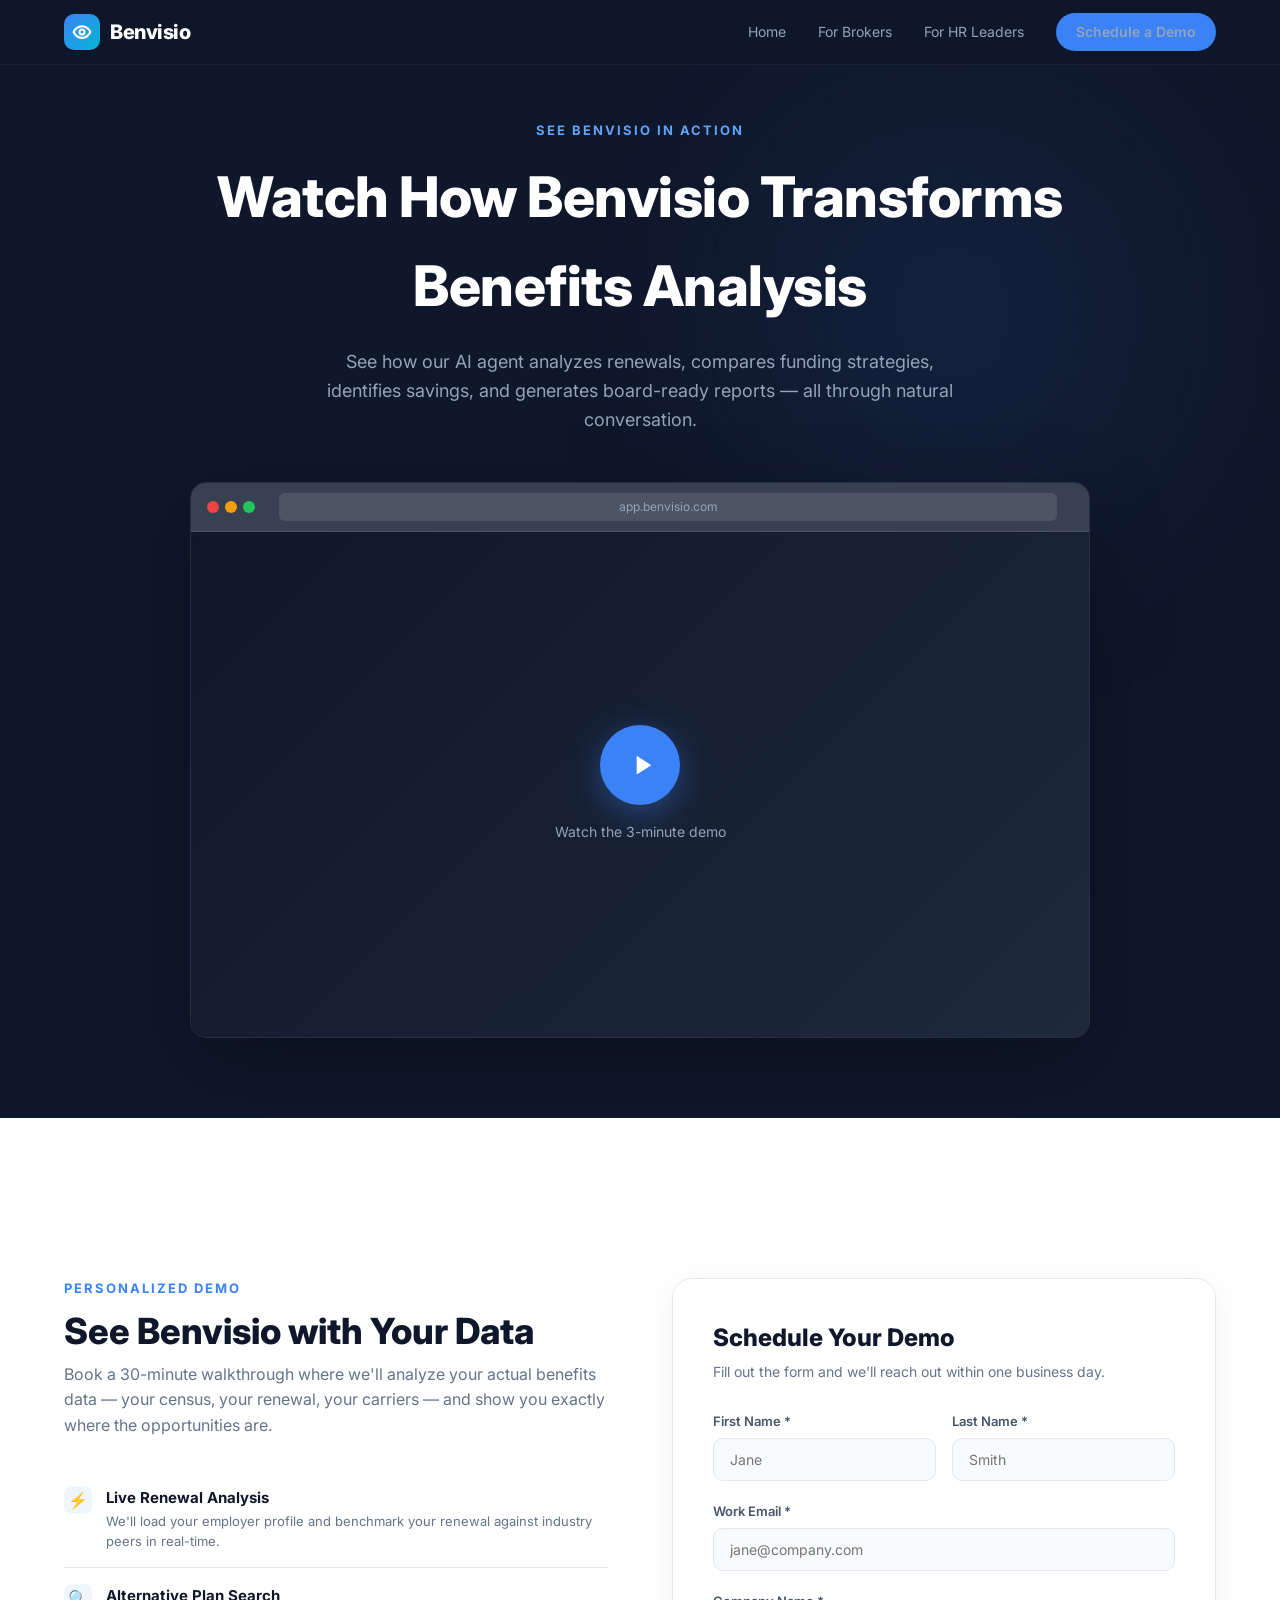
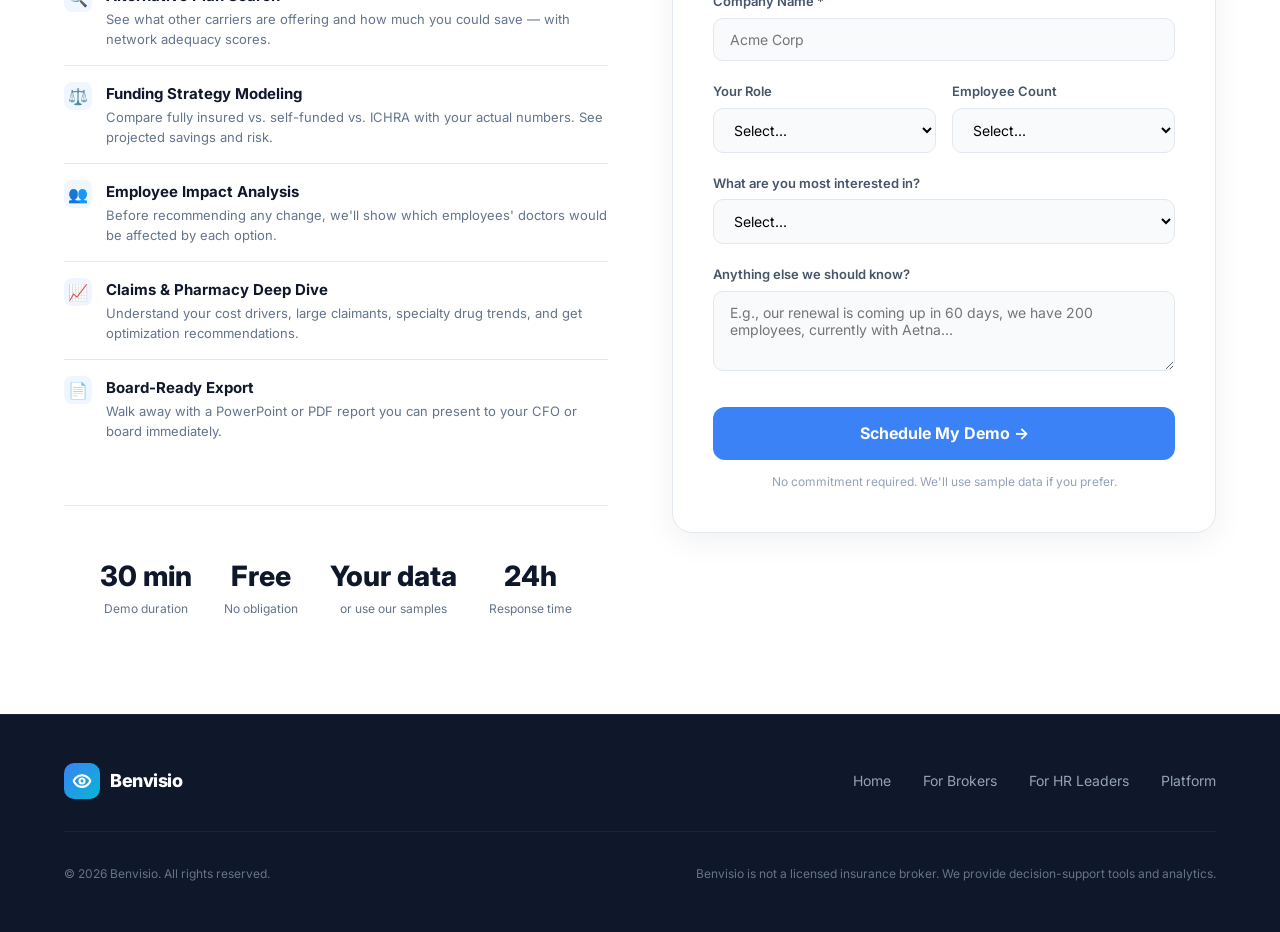
==== demo.html @ 914d97ab "Add demo page with video player and contact form" ====
<!DOCTYPE html>
<html lang="en">
<head>
  <meta charset="UTF-8">
  <meta name="viewport" content="width=device-width, initial-scale=1.0">
  <title>Benvisio — See a Demo</title>
  <meta name="description" content="Watch Benvisio in action and schedule a personalized demo with your own benefits data.">
  <link rel="preconnect" href="https://fonts.googleapis.com">
  <link rel="preconnect" href="https://fonts.gstatic.com" crossorigin>
  <link href="https://fonts.googleapis.com/css2?family=Inter:wght@400;500;600;700;800&display=swap" rel="stylesheet">
  <link rel="stylesheet" href="style.css">
  <style>
    /* Demo page specific styles */
    .demo-hero {
      background: var(--navy);
      padding: 120px 0 80px;
      background-image: radial-gradient(circle, rgba(59,130,246,0.06) 1px, transparent 1px);
      background-size: 32px 32px;
      position: relative;
      overflow: hidden;
    }
    .demo-hero::before {
      content: '';
      position: absolute;
      top: 10%;
      right: 10%;
      width: 400px;
      height: 400px;
      background: rgba(59,130,246,0.1);
      border-radius: 50%;
      filter: blur(120px);
    }

    /* Video container */
    .video-container {
      position: relative;
      max-width: 900px;
      margin: 48px auto 0;
      border-radius: 16px;
      overflow: hidden;
      box-shadow: 0 24px 80px rgba(0,0,0,0.3);
      border: 1px solid rgba(255,255,255,0.1);
    }
    .video-chrome {
      background: #374151;
      padding: 10px 16px;
      display: flex;
      align-items: center;
      gap: 8px;
      border-bottom: 1px solid #4B5563;
    }
    .video-body {
      position: relative;
      background: #000;
      aspect-ratio: 16/9;
    }
    .video-body iframe {
      width: 100%;
      height: 100%;
      border: none;
    }
    .video-placeholder {
      width: 100%;
      height: 100%;
      display: flex;
      flex-direction: column;
      align-items: center;
      justify-content: center;
      background: linear-gradient(135deg, #0F172A, #1E293B);
      cursor: pointer;
      transition: all 0.3s;
    }
    .video-placeholder:hover {
      background: linear-gradient(135deg, #1E293B, #334155);
    }
    .play-btn {
      width: 80px;
      height: 80px;
      border-radius: 50%;
      background: var(--electric);
      display: flex;
      align-items: center;
      justify-content: center;
      margin-bottom: 16px;
      box-shadow: 0 8px 32px rgba(59,130,246,0.4);
      transition: transform 0.2s;
    }
    .video-placeholder:hover .play-btn {
      transform: scale(1.1);
    }
    .play-btn svg {
      width: 32px;
      height: 32px;
      color: white;
      margin-left: 4px;
    }
    .video-placeholder p {
      color: var(--gray-400);
      font-size: 14px;
    }

    /* Two-column layout */
    .demo-grid {
      display: grid;
      grid-template-columns: 1fr 1fr;
      gap: 64px;
      align-items: start;
      margin-top: 64px;
    }
    @media (max-width: 900px) {
      .demo-grid { grid-template-columns: 1fr; gap: 48px; }
    }

    /* What you'll see section */
    .demo-features { list-style: none; padding: 0; }
    .demo-features li {
      display: flex;
      align-items: flex-start;
      gap: 14px;
      padding: 16px 0;
      border-bottom: 1px solid var(--gray-200);
    }
    .demo-features li:last-child { border-bottom: none; }
    .demo-check {
      width: 28px;
      height: 28px;
      border-radius: 8px;
      background: #EFF6FF;
      color: var(--electric);
      display: flex;
      align-items: center;
      justify-content: center;
      font-size: 16px;
      shrink: 0;
      flex-shrink: 0;
    }
    .demo-features h4 {
      font-size: 15px;
      font-weight: 700;
      color: var(--navy);
      margin-bottom: 2px;
    }
    .demo-features p {
      font-size: 13px;
      color: var(--gray-500);
      line-height: 1.5;
    }

    /* Contact form */
    .demo-form-card {
      background: white;
      border-radius: 20px;
      border: 1px solid var(--gray-200);
      padding: 40px;
      box-shadow: 0 8px 32px rgba(0,0,0,0.06);
      position: sticky;
      top: 96px;
    }
    .demo-form-card h3 {
      font-size: 24px;
      font-weight: 800;
      color: var(--navy);
      margin-bottom: 4px;
    }
    .demo-form-card .form-subtitle {
      font-size: 14px;
      color: var(--gray-500);
      margin-bottom: 28px;
    }
    .form-group {
      margin-bottom: 20px;
    }
    .form-group label {
      display: block;
      font-size: 13px;
      font-weight: 600;
      color: var(--gray-600);
      margin-bottom: 6px;
    }
    .form-group input,
    .form-group select,
    .form-group textarea {
      width: 100%;
      padding: 12px 16px;
      border-radius: 10px;
      border: 1px solid var(--gray-200);
      font-size: 14px;
      font-family: inherit;
      outline: none;
      transition: border 0.2s, box-shadow 0.2s;
      background: var(--gray-50);
    }
    .form-group input:focus,
    .form-group select:focus,
    .form-group textarea:focus {
      border-color: var(--electric);
      box-shadow: 0 0 0 3px rgba(59,130,246,0.1);
      background: white;
    }
    .form-group textarea { resize: vertical; min-height: 80px; }
    .form-row {
      display: grid;
      grid-template-columns: 1fr 1fr;
      gap: 16px;
    }
    @media (max-width: 500px) { .form-row { grid-template-columns: 1fr; } }
    .form-submit {
      width: 100%;
      padding: 14px;
      border-radius: 12px;
      background: var(--electric);
      color: white;
      font-size: 16px;
      font-weight: 700;
      border: none;
      cursor: pointer;
      transition: background 0.2s;
      margin-top: 8px;
    }
    .form-submit:hover { background: var(--electric-dark); }
    .form-note {
      text-align: center;
      font-size: 12px;
      color: var(--gray-400);
      margin-top: 12px;
    }

    /* Success state */
    .form-success {
      display: none;
      text-align: center;
      padding: 40px 20px;
    }
    .form-success.show { display: block; }
    .form-success .check-circle {
      width: 64px;
      height: 64px;
      border-radius: 50%;
      background: #DCFCE7;
      color: #16A34A;
      display: flex;
      align-items: center;
      justify-content: center;
      margin: 0 auto 16px;
      font-size: 28px;
    }
    .form-success h3 {
      font-size: 22px;
      font-weight: 800;
      color: var(--navy);
      margin-bottom: 8px;
    }
    .form-success p {
      font-size: 14px;
      color: var(--gray-500);
    }

    /* Trust badges */
    .trust-row {
      display: flex;
      align-items: center;
      justify-content: center;
      gap: 32px;
      flex-wrap: wrap;
      margin-top: 48px;
      padding-top: 48px;
      border-top: 1px solid var(--gray-200);
    }
    .trust-item {
      text-align: center;
    }
    .trust-item .trust-value {
      font-size: 28px;
      font-weight: 800;
      color: var(--navy);
    }
    .trust-item .trust-label {
      font-size: 12px;
      color: var(--gray-500);
    }
  </style>
</head>
<body>

<!-- Navbar (same as main site) -->
<nav class="navbar">
  <div class="container">
    <a href="index.html" class="navbar-brand">
      <div class="navbar-logo">
        <svg xmlns="http://www.w3.org/2000/svg" width="20" height="20" viewBox="0 0 24 24" fill="none" stroke="currentColor" stroke-width="2.5" stroke-linecap="round" stroke-linejoin="round"><path d="M2 12s3-7 10-7 10 7 10 7-3 7-10 7-10-7-10-7Z"/><circle cx="12" cy="12" r="3"/></svg>
      </div>
      <span>Benvisio</span>
    </a>
    <div class="navbar-links">
      <a href="index.html">Home</a>
      <a href="index.html#brokers">For Brokers</a>
      <a href="index.html#hr-leaders">For HR Leaders</a>
      <a href="#schedule" class="navbar-cta">Schedule a Demo</a>
    </div>
  </div>
</nav>

<!-- Hero with video -->
<section class="demo-hero">
  <div class="container text-center" style="position:relative; z-index:2;">
    <p class="section-label" style="color:#60A5FA;">See Benvisio in Action</p>
    <h1 style="font-size:clamp(32px,5vw,56px); font-weight:800; color:white; margin-bottom:16px; letter-spacing:-0.5px;">
      Watch How Benvisio Transforms<br>Benefits Analysis
    </h1>
    <p style="font-size:18px; color:#94A3B8; max-width:640px; margin:0 auto;">
      See how our AI agent analyzes renewals, compares funding strategies, identifies savings, and generates board-ready reports — all through natural conversation.
    </p>

    <div class="video-container">
      <div class="video-chrome">
        <div class="browser-dots"><span></span><span></span><span></span></div>
        <div class="browser-url" style="margin:0 16px; background:#4B5563; border-radius:6px; padding:4px 12px; font-size:12px; color:#94A3B8;">app.benvisio.com</div>
      </div>
      <div class="video-body" id="video-body">
        <!-- Replace YOUTUBE_VIDEO_ID with your actual video ID when ready -->
        <div class="video-placeholder" onclick="loadVideo()">
          <div class="play-btn">
            <svg xmlns="http://www.w3.org/2000/svg" viewBox="0 0 24 24" fill="currentColor"><path d="M8 5.14v14l11-7-11-7z"/></svg>
          </div>
          <p>Watch the 3-minute demo</p>
        </div>
      </div>
    </div>
  </div>
</section>

<!-- Demo details + Contact form -->
<section class="section section-light" id="schedule">
  <div class="container">
    <div class="demo-grid">

      <!-- Left: What you'll see -->
      <div>
        <p class="section-label">Personalized Demo</p>
        <h2 style="font-size:36px; font-weight:800; color:var(--navy); margin-bottom:8px; line-height:1.2;">
          See Benvisio with Your Data
        </h2>
        <p style="font-size:16px; color:var(--gray-500); margin-bottom:32px; line-height:1.6;">
          Book a 30-minute walkthrough where we'll analyze your actual benefits data — your census, your renewal, your carriers — and show you exactly where the opportunities are.
        </p>

        <ul class="demo-features">
          <li>
            <div class="demo-check">&#9889;</div>
            <div>
              <h4>Live Renewal Analysis</h4>
              <p>We'll load your employer profile and benchmark your renewal against industry peers in real-time.</p>
            </div>
          </li>
          <li>
            <div class="demo-check">&#128269;</div>
            <div>
              <h4>Alternative Plan Search</h4>
              <p>See what other carriers are offering and how much you could save — with network adequacy scores.</p>
            </div>
          </li>
          <li>
            <div class="demo-check">&#9878;&#65039;</div>
            <div>
              <h4>Funding Strategy Modeling</h4>
              <p>Compare fully insured vs. self-funded vs. ICHRA with your actual numbers. See projected savings and risk.</p>
            </div>
          </li>
          <li>
            <div class="demo-check">&#128101;</div>
            <div>
              <h4>Employee Impact Analysis</h4>
              <p>Before recommending any change, we'll show which employees' doctors would be affected by each option.</p>
            </div>
          </li>
          <li>
            <div class="demo-check">&#128200;</div>
            <div>
              <h4>Claims & Pharmacy Deep Dive</h4>
              <p>Understand your cost drivers, large claimants, specialty drug trends, and get optimization recommendations.</p>
            </div>
          </li>
          <li>
            <div class="demo-check">&#128196;</div>
            <div>
              <h4>Board-Ready Export</h4>
              <p>Walk away with a PowerPoint or PDF report you can present to your CFO or board immediately.</p>
            </div>
          </li>
        </ul>

        <!-- Trust badges -->
        <div class="trust-row">
          <div class="trust-item">
            <div class="trust-value">30 min</div>
            <div class="trust-label">Demo duration</div>
          </div>
          <div class="trust-item">
            <div class="trust-value">Free</div>
            <div class="trust-label">No obligation</div>
          </div>
          <div class="trust-item">
            <div class="trust-value">Your data</div>
            <div class="trust-label">or use our samples</div>
          </div>
          <div class="trust-item">
            <div class="trust-value">24h</div>
            <div class="trust-label">Response time</div>
          </div>
        </div>
      </div>

      <!-- Right: Contact form -->
      <div>
        <div class="demo-form-card" id="form-card">
          <div id="form-content">
            <h3>Schedule Your Demo</h3>
            <p class="form-subtitle">Fill out the form and we'll reach out within one business day.</p>

            <form id="demo-form" onsubmit="submitForm(event)">
              <div class="form-row">
                <div class="form-group">
                  <label for="firstName">First Name *</label>
                  <input type="text" id="firstName" name="firstName" required placeholder="Jane">
                </div>
                <div class="form-group">
                  <label for="lastName">Last Name *</label>
                  <input type="text" id="lastName" name="lastName" required placeholder="Smith">
                </div>
              </div>

              <div class="form-group">
                <label for="email">Work Email *</label>
                <input type="email" id="email" name="email" required placeholder="jane@company.com">
              </div>

              <div class="form-group">
                <label for="company">Company Name *</label>
                <input type="text" id="company" name="company" required placeholder="Acme Corp">
              </div>

              <div class="form-row">
                <div class="form-group">
                  <label for="role">Your Role</label>
                  <select id="role" name="role">
                    <option value="">Select...</option>
                    <option value="broker">Benefits Consultant / Broker</option>
                    <option value="hr-director">HR Director / VP</option>
                    <option value="cfo">CFO / Finance</option>
                    <option value="ceo">CEO / Founder</option>
                    <option value="benefits-manager">Benefits Manager</option>
                    <option value="other">Other</option>
                  </select>
                </div>
                <div class="form-group">
                  <label for="employees">Employee Count</label>
                  <select id="employees" name="employees">
                    <option value="">Select...</option>
                    <option value="10-49">10–49</option>
                    <option value="50-199">50–199</option>
                    <option value="200-499">200–499</option>
                    <option value="500-999">500–999</option>
                    <option value="1000+">1,000+</option>
                  </select>
                </div>
              </div>

              <div class="form-group">
                <label for="interest">What are you most interested in?</label>
                <select id="interest" name="interest">
                  <option value="">Select...</option>
                  <option value="renewal-analysis">Renewal analysis & benchmarking</option>
                  <option value="plan-comparison">Plan comparison & alternatives</option>
                  <option value="funding-strategy">Funding strategy (self-funded, ICHRA)</option>
                  <option value="claims-analytics">Claims & pharmacy analytics</option>
                  <option value="employee-impact">Employee impact analysis</option>
                  <option value="full-platform">Full platform overview</option>
                  <option value="broker-practice">Growing my broker practice</option>
                </select>
              </div>

              <div class="form-group">
                <label for="message">Anything else we should know?</label>
                <textarea id="message" name="message" placeholder="E.g., our renewal is coming up in 60 days, we have 200 employees, currently with Aetna..."></textarea>
              </div>

              <button type="submit" class="form-submit">Schedule My Demo &rarr;</button>
              <p class="form-note">No commitment required. We'll use sample data if you prefer.</p>
            </form>
          </div>

          <!-- Success state -->
          <div class="form-success" id="form-success">
            <div class="check-circle">&#10003;</div>
            <h3>Demo Request Received!</h3>
            <p>We'll email you within one business day to schedule your personalized walkthrough.</p>
            <p style="margin-top:16px; font-size:13px; color:var(--gray-400);">In the meantime, check out our <a href="index.html" style="color:var(--electric); font-weight:600;">platform overview</a>.</p>
          </div>
        </div>
      </div>

    </div>
  </div>
</section>

<!-- Footer -->
<footer class="footer">
  <div class="container">
    <div class="footer-inner">
      <a href="index.html" class="navbar-brand">
        <div class="navbar-logo">
          <svg xmlns="http://www.w3.org/2000/svg" width="18" height="18" viewBox="0 0 24 24" fill="none" stroke="currentColor" stroke-width="2.5" stroke-linecap="round" stroke-linejoin="round"><path d="M2 12s3-7 10-7 10 7 10 7-3 7-10 7-10-7-10-7Z"/><circle cx="12" cy="12" r="3"/></svg>
        </div>
        <span style="font-size:18px">Benvisio</span>
      </a>
      <div class="footer-links">
        <a href="index.html">Home</a>
        <a href="index.html#brokers">For Brokers</a>
        <a href="index.html#hr-leaders">For HR Leaders</a>
        <a href="index.html#platform">Platform</a>
      </div>
    </div>
    <div class="footer-bottom">
      <p>&copy; 2026 Benvisio. All rights reserved.</p>
      <p>Benvisio is not a licensed insurance broker. We provide decision-support tools and analytics.</p>
    </div>
  </div>
</footer>

<script>
// Video loader — replace VIDEO_ID with your YouTube/Loom video ID
function loadVideo() {
  const container = document.getElementById('video-body');
  // Option 1: YouTube
  // container.innerHTML = '<iframe src="https://www.youtube.com/embed/VIDEO_ID?autoplay=1&rel=0" allow="autoplay; encrypted-media" allowfullscreen></iframe>';

  // Option 2: Loom
  // container.innerHTML = '<iframe src="https://www.loom.com/embed/VIDEO_ID?autoplay=1" allowfullscreen></iframe>';

  // Placeholder until video is ready
  alert('Demo video coming soon! Schedule a live demo below to see Benvisio in action with your own data.');
}

// Form submission
function submitForm(e) {
  e.preventDefault();

  // Collect form data
  const form = document.getElementById('demo-form');
  const data = new FormData(form);
  const entries = Object.fromEntries(data.entries());

  // Log to console (replace with actual endpoint later)
  console.log('Demo request:', entries);

  // TODO: Send to your backend / email service
  // fetch('/api/demo-request', { method: 'POST', body: JSON.stringify(entries), headers: {'Content-Type': 'application/json'} });

  // Show success
  document.getElementById('form-content').style.display = 'none';
  document.getElementById('form-success').classList.add('show');
}

// Fade-in animations
const observer = new IntersectionObserver((entries) => {
  entries.forEach(e => { if (e.isIntersecting) e.target.classList.add('visible'); });
}, { threshold: 0.1 });
document.querySelectorAll('.fade-in').forEach(el => observer.observe(el));
</script>

</body>
</html>
---- style.css ----
/* === Reset & Base === */
*, *::before, *::after { box-sizing: border-box; margin: 0; padding: 0; }
html { scroll-behavior: smooth; }
body { font-family: 'Inter', -apple-system, BlinkMacSystemFont, 'Segoe UI', sans-serif; color: #1e293b; line-height: 1.6; -webkit-font-smoothing: antialiased; }
a { text-decoration: none; color: inherit; }
img { max-width: 100%; display: block; }
button { cursor: pointer; border: none; background: none; font: inherit; }

/* === Variables === */
:root {
  --navy: #0F172A;
  --navy-light: #1E293B;
  --electric: #3B82F6;
  --electric-dark: #2563EB;
  --cyan: #06B6D4;
  --gray-50: #F8FAFC;
  --gray-100: #F1F5F9;
  --gray-200: #E2E8F0;
  --gray-400: #94A3B8;
  --gray-500: #64748B;
  --gray-600: #475569;
  --white: #FFFFFF;
  --max-w: 1200px;
}

/* === Utilities === */
.container { max-width: var(--max-w); margin: 0 auto; padding: 0 24px; }
.text-center { text-align: center; }
.gradient-text { background: linear-gradient(135deg, #60A5FA, #06B6D4); -webkit-background-clip: text; -webkit-text-fill-color: transparent; background-clip: text; }

/* === Animations === */
.fade-in { opacity: 0; transform: translateY(30px); transition: opacity 0.6s ease, transform 0.6s ease; }
.fade-in.visible { opacity: 1; transform: translateY(0); }
.fade-in:nth-child(2) { transition-delay: 0.1s; }
.fade-in:nth-child(3) { transition-delay: 0.2s; }
.fade-in:nth-child(4) { transition-delay: 0.3s; }
.fade-in:nth-child(5) { transition-delay: 0.15s; }
.fade-in:nth-child(6) { transition-delay: 0.25s; }

/* === Navbar === */
.navbar {
  position: fixed; top: 0; left: 0; right: 0; z-index: 100;
  background: rgba(15, 23, 42, 0.92); backdrop-filter: blur(12px);
  border-bottom: 1px solid rgba(255,255,255,0.05);
}
.navbar .container { display: flex; align-items: center; justify-content: space-between; height: 64px; }
.navbar-brand { display: flex; align-items: center; gap: 10px; }
.navbar-logo { width: 36px; height: 36px; border-radius: 10px; background: linear-gradient(135deg, var(--electric), var(--cyan)); display: flex; align-items: center; justify-content: center; }
.navbar-logo svg { width: 20px; height: 20px; color: white; }
.navbar-brand span { font-size: 20px; font-weight: 800; color: white; letter-spacing: -0.5px; }
.navbar-links { display: flex; align-items: center; gap: 32px; }
.navbar-links a { font-size: 14px; color: var(--gray-400); transition: color 0.2s; }
.navbar-links a:hover { color: white; }
.navbar-cta { font-size: 14px; font-weight: 600; padding: 8px 20px; border-radius: 100px; background: var(--electric); color: white; transition: background 0.2s; }
.navbar-cta:hover { background: var(--electric-dark); }
@media (max-width: 768px) { .navbar-links { display: none; } }

/* === Hero === */
.hero {
  min-height: 100vh; display: flex; align-items: center; justify-content: center;
  background: var(--navy); position: relative; overflow: hidden; padding-top: 64px;
  background-image: radial-gradient(circle, rgba(59,130,246,0.06) 1px, transparent 1px);
  background-size: 32px 32px;
}
.hero-orb-1 { position: absolute; top: 20%; left: 20%; width: 400px; height: 400px; background: rgba(59,130,246,0.15); border-radius: 50%; filter: blur(120px); animation: float 8s ease-in-out infinite; }
.hero-orb-2 { position: absolute; bottom: 20%; right: 20%; width: 350px; height: 350px; background: rgba(6,182,212,0.12); border-radius: 50%; filter: blur(100px); animation: float 8s ease-in-out infinite 3s; }
@keyframes float { 0%,100% { transform: translateY(0); } 50% { transform: translateY(-15px); } }
.hero-content { position: relative; z-index: 2; text-align: center; max-width: 860px; }
.hero-badge { display: inline-flex; align-items: center; gap: 8px; padding: 6px 16px; border-radius: 100px; background: rgba(255,255,255,0.05); border: 1px solid rgba(255,255,255,0.1); font-size: 14px; color: #93C5FD; margin-bottom: 32px; }
.hero h1 { font-size: clamp(40px, 6vw, 72px); font-weight: 800; color: white; line-height: 1.1; margin-bottom: 24px; letter-spacing: -1px; }
.hero p { font-size: 20px; color: var(--gray-400); max-width: 640px; margin: 0 auto 40px; line-height: 1.6; }
.hero-buttons { display: flex; gap: 16px; justify-content: center; flex-wrap: wrap; }
.btn-primary { display: inline-flex; align-items: center; gap: 8px; padding: 16px 32px; border-radius: 100px; background: var(--electric); color: white; font-size: 18px; font-weight: 600; transition: all 0.3s; box-shadow: 0 8px 32px rgba(59,130,246,0.3); }
.btn-primary:hover { background: var(--electric-dark); box-shadow: 0 8px 40px rgba(59,130,246,0.45); transform: translateY(-1px); }
.btn-outline { display: inline-flex; align-items: center; gap: 8px; padding: 16px 32px; border-radius: 100px; border: 1px solid rgba(255,255,255,0.2); color: white; font-size: 18px; font-weight: 600; transition: all 0.3s; }
.btn-outline:hover { background: rgba(255,255,255,0.05); }
.hero-fade { position: absolute; bottom: 0; left: 0; right: 0; height: 120px; background: linear-gradient(to top, white, transparent); }

/* === Section base === */
.section { padding: 96px 0; }
.section-dark { background: var(--navy); background-image: radial-gradient(circle, rgba(59,130,246,0.06) 1px, transparent 1px); background-size: 32px 32px; }
.section-light { background: white; }
.section-gray { background: var(--gray-50); }
.section-label { font-size: 13px; font-weight: 700; text-transform: uppercase; letter-spacing: 2px; color: var(--electric); margin-bottom: 12px; }
.section-dark .section-label { color: #60A5FA; }
.section-title { font-size: clamp(32px, 4vw, 48px); font-weight: 800; color: var(--navy); line-height: 1.15; margin-bottom: 16px; letter-spacing: -0.5px; }
.section-dark .section-title { color: white; }
.section-subtitle { font-size: 18px; color: var(--gray-500); max-width: 640px; margin: 0 auto; }
.section-dark .section-subtitle { color: var(--gray-400); }

/* === Problem Section === */
.problem-grid { display: grid; grid-template-columns: repeat(auto-fit, minmax(260px, 1fr)); gap: 24px; margin-top: 48px; }
.problem-card { padding: 28px; border-radius: 16px; border: 1px solid var(--gray-200); background: rgba(248,250,252,0.5); transition: all 0.3s; }
.problem-card:hover { box-shadow: 0 8px 32px rgba(0,0,0,0.06); border-color: #BFDBFE; }
.problem-icon { width: 48px; height: 48px; border-radius: 12px; background: #FEE2E2; color: #EF4444; display: flex; align-items: center; justify-content: center; margin-bottom: 16px; font-size: 24px; }
.problem-card h3 { font-size: 18px; font-weight: 700; color: var(--navy); margin-bottom: 8px; }
.problem-card p { font-size: 14px; color: var(--gray-500); line-height: 1.6; }

/* === Chat Demo === */
.browser-frame { border-radius: 16px; overflow: hidden; box-shadow: 0 24px 80px rgba(0,0,0,0.3); border: 1px solid rgba(255,255,255,0.1); max-width: 900px; margin: 48px auto 0; }
.browser-chrome { background: #374151; padding: 10px 16px; display: flex; align-items: center; gap: 8px; border-bottom: 1px solid #4B5563; }
.browser-dots { display: flex; gap: 6px; }
.browser-dots span { width: 12px; height: 12px; border-radius: 50%; }
.browser-dots span:nth-child(1) { background: #EF4444; }
.browser-dots span:nth-child(2) { background: #F59E0B; }
.browser-dots span:nth-child(3) { background: #22C55E; }
.browser-url { flex: 1; margin: 0 16px; background: #4B5563; border-radius: 6px; padding: 4px 12px; font-size: 12px; color: var(--gray-400); }
.browser-body { background: var(--gray-50); }
.browser-body img { width: 100%; display: block; }

/* === Showcase Tabs === */
.showcase-tabs { display: flex; flex-wrap: wrap; justify-content: center; gap: 8px; margin-bottom: 48px; }
.showcase-tab { display: flex; align-items: center; gap: 6px; padding: 8px 18px; border-radius: 100px; font-size: 14px; font-weight: 500; border: 1px solid var(--gray-200); color: var(--gray-600); background: white; transition: all 0.2s; cursor: pointer; }
.showcase-tab:hover { border-color: #BFDBFE; color: var(--navy); }
.showcase-tab.active { background: var(--navy); color: white; border-color: var(--navy); }
.showcase-content { display: grid; grid-template-columns: 2fr 3fr; gap: 48px; align-items: center; }
@media (max-width: 900px) { .showcase-content { grid-template-columns: 1fr; } }
.showcase-icon { width: 52px; height: 52px; border-radius: 14px; display: flex; align-items: center; justify-content: center; color: white; font-size: 24px; margin-bottom: 16px; }
.showcase-text h3 { font-size: 28px; font-weight: 800; color: var(--navy); margin-bottom: 12px; line-height: 1.2; }
.showcase-text p { font-size: 16px; color: var(--gray-500); line-height: 1.7; }
.showcase-frame { border-radius: 16px; overflow: hidden; box-shadow: 0 16px 64px rgba(0,0,0,0.1); border: 1px solid var(--gray-200); }
.showcase-frame .browser-chrome { background: var(--gray-100); border-bottom: 1px solid var(--gray-200); }
.showcase-frame .browser-dots span:nth-child(1) { background: #F87171; }
.showcase-frame .browser-dots span:nth-child(2) { background: #FBBF24; }
.showcase-frame .browser-dots span:nth-child(3) { background: #34D399; }
.showcase-frame .browser-url { background: white; border: 1px solid var(--gray-200); color: var(--gray-400); }
.showcase-screenshot { display: none; }
.showcase-screenshot.active { display: block; }

/* === Feature Grid === */
.features-grid { display: grid; grid-template-columns: repeat(auto-fit, minmax(280px, 1fr)); gap: 24px; margin-top: 48px; }
.feature-card { padding: 28px; border-radius: 16px; background: white; border: 1px solid var(--gray-200); transition: all 0.3s; }
.feature-card:hover { box-shadow: 0 8px 32px rgba(0,0,0,0.06); border-color: #BFDBFE; transform: translateY(-2px); }
.section-dark .feature-card { background: rgba(255,255,255,0.04); border-color: rgba(255,255,255,0.08); }
.section-dark .feature-card:hover { background: rgba(255,255,255,0.08); border-color: rgba(96,165,250,0.3); }
.feature-icon { width: 48px; height: 48px; border-radius: 12px; background: #EFF6FF; color: var(--electric); display: flex; align-items: center; justify-content: center; margin-bottom: 16px; font-size: 22px; }
.section-dark .feature-icon { background: rgba(59,130,246,0.1); color: #60A5FA; }
.feature-card h3 { font-size: 18px; font-weight: 700; color: var(--navy); margin-bottom: 8px; }
.section-dark .feature-card h3 { color: white; }
.feature-card p { font-size: 14px; color: var(--gray-500); line-height: 1.6; }
.section-dark .feature-card p { color: var(--gray-400); }

/* === Illustrated Feature Cards === */
.features-grid-illustrated { grid-template-columns: repeat(auto-fit, minmax(340px, 1fr)); gap: 28px; }
.feature-card-illustrated {
  border-radius: 16px; overflow: hidden;
  background: rgba(255,255,255,0.04); border: 1px solid rgba(255,255,255,0.08);
  transition: all 0.3s; display: flex; flex-direction: column;
}
.feature-card-illustrated:hover { background: rgba(255,255,255,0.08); border-color: rgba(96,165,250,0.3); transform: translateY(-2px); }
.feature-card-text { padding: 28px 28px 20px; }
.feature-card-text .feature-icon { background: rgba(59,130,246,0.1); color: #60A5FA; }
.feature-card-text h3 { font-size: 18px; font-weight: 700; color: white; margin-bottom: 8px; }
.feature-card-text p { font-size: 14px; color: var(--gray-400); line-height: 1.6; }
.feature-card-img {
  margin: 0 16px 16px; border-radius: 10px; overflow: hidden;
  border: 1px solid rgba(255,255,255,0.06); background: var(--gray-50);
  max-height: 220px; position: relative;
}
.feature-card-img img { width: 100%; display: block; object-fit: cover; object-position: top; }
/* Fade out bottom of screenshot */
.feature-card-img::after {
  content: ''; position: absolute; bottom: 0; left: 0; right: 0; height: 60px;
  background: linear-gradient(to top, var(--navy-light), transparent);
  pointer-events: none;
}

/* === Testimonial === */
.testimonial { max-width: 720px; margin: 48px auto 0; padding: 32px; border-radius: 16px; background: white; border: 1px solid #DBEAFE; }
.section-dark .testimonial { background: rgba(255,255,255,0.04); border-color: rgba(255,255,255,0.08); }
.testimonial blockquote { font-size: 18px; color: var(--navy-light); font-style: italic; line-height: 1.7; margin-bottom: 16px; }
.section-dark .testimonial blockquote { color: #CBD5E1; }
.testimonial-author { display: flex; align-items: center; gap: 12px; }
.testimonial-avatar { width: 40px; height: 40px; border-radius: 50%; display: flex; align-items: center; justify-content: center; color: white; font-weight: 700; font-size: 14px; }
.testimonial-name { font-size: 14px; font-weight: 600; color: var(--navy); }
.section-dark .testimonial-name { color: white; }
.testimonial-role { font-size: 12px; color: var(--gray-500); }

/* === How It Works === */
.steps { display: grid; grid-template-columns: repeat(auto-fit, minmax(280px, 1fr)); gap: 48px; margin-top: 48px; text-align: center; }
.step-icon { width: 64px; height: 64px; border-radius: 18px; display: flex; align-items: center; justify-content: center; color: white; font-size: 28px; margin: 0 auto 20px; box-shadow: 0 8px 24px rgba(0,0,0,0.12); }
.step-num { font-size: 12px; font-weight: 700; text-transform: uppercase; letter-spacing: 3px; color: var(--gray-400); margin-bottom: 8px; }
.step h3 { font-size: 22px; font-weight: 700; color: var(--navy); margin-bottom: 12px; }
.step p { font-size: 14px; color: var(--gray-500); max-width: 340px; margin: 0 auto; line-height: 1.7; }

/* === Platform Grid === */
.platform-grid { display: grid; grid-template-columns: repeat(auto-fill, minmax(200px, 1fr)); gap: 12px; margin-top: 48px; }
.platform-item { display: flex; align-items: center; gap: 12px; padding: 16px; border-radius: 12px; background: white; border: 1px solid var(--gray-200); font-size: 14px; font-weight: 500; color: var(--navy); transition: all 0.2s; }
.platform-item:hover { border-color: #BFDBFE; box-shadow: 0 4px 16px rgba(0,0,0,0.04); }
.platform-item span:first-child { font-size: 18px; color: var(--electric); }

/* === Stats === */
.stats-grid { display: grid; grid-template-columns: repeat(auto-fit, minmax(160px, 1fr)); gap: 32px; padding: 48px 0; }
.stat { text-align: center; }
.stat-value { font-size: clamp(36px, 5vw, 52px); font-weight: 800; line-height: 1; margin-bottom: 8px; }
.stat-label { font-size: 14px; color: var(--gray-400); }

/* === CTA === */
.cta-section { padding: 96px 0; }
.cta-form { display: flex; gap: 12px; max-width: 480px; margin: 40px auto 0; }
.cta-input { flex: 1; padding: 14px 20px; border-radius: 100px; border: 1px solid var(--gray-200); font-size: 14px; outline: none; transition: border 0.2s; }
.cta-input:focus { border-color: var(--electric); box-shadow: 0 0 0 3px rgba(59,130,246,0.1); }
.cta-submit { padding: 14px 24px; border-radius: 100px; background: var(--electric); color: white; font-size: 14px; font-weight: 600; transition: background 0.2s; white-space: nowrap; }
.cta-submit:hover { background: var(--electric-dark); }
.cta-note { font-size: 13px; color: var(--gray-400); margin-top: 16px; }
@media (max-width: 520px) { .cta-form { flex-direction: column; } }

/* === Footer === */
.footer { background: var(--navy); border-top: 1px solid rgba(255,255,255,0.05); padding: 48px 0; }
.footer-inner { display: flex; align-items: center; justify-content: space-between; flex-wrap: wrap; gap: 24px; }
.footer-links { display: flex; gap: 32px; }
.footer-links a { font-size: 14px; color: var(--gray-400); transition: color 0.2s; }
.footer-links a:hover { color: white; }
.footer-bottom { display: flex; justify-content: space-between; flex-wrap: wrap; gap: 16px; margin-top: 32px; padding-top: 32px; border-top: 1px solid rgba(255,255,255,0.05); }
.footer-bottom p { font-size: 12px; color: var(--gray-500); }
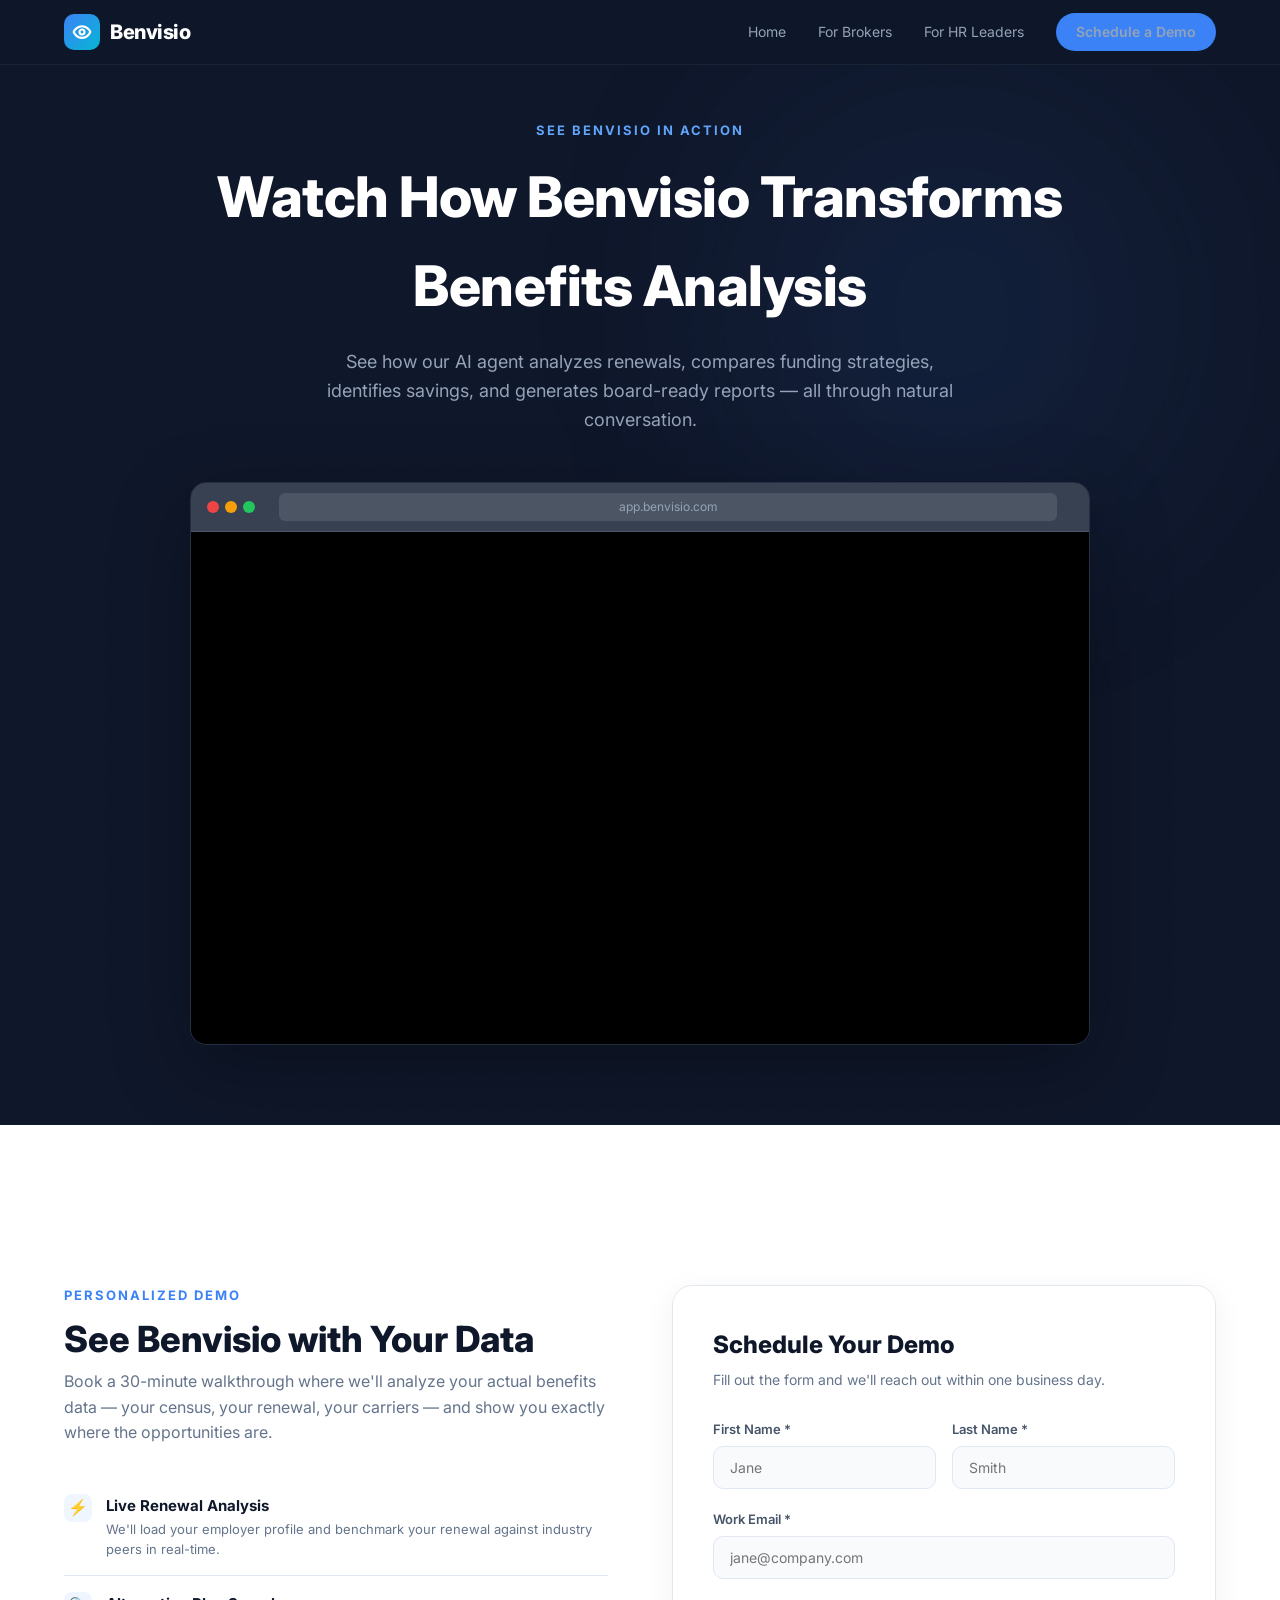
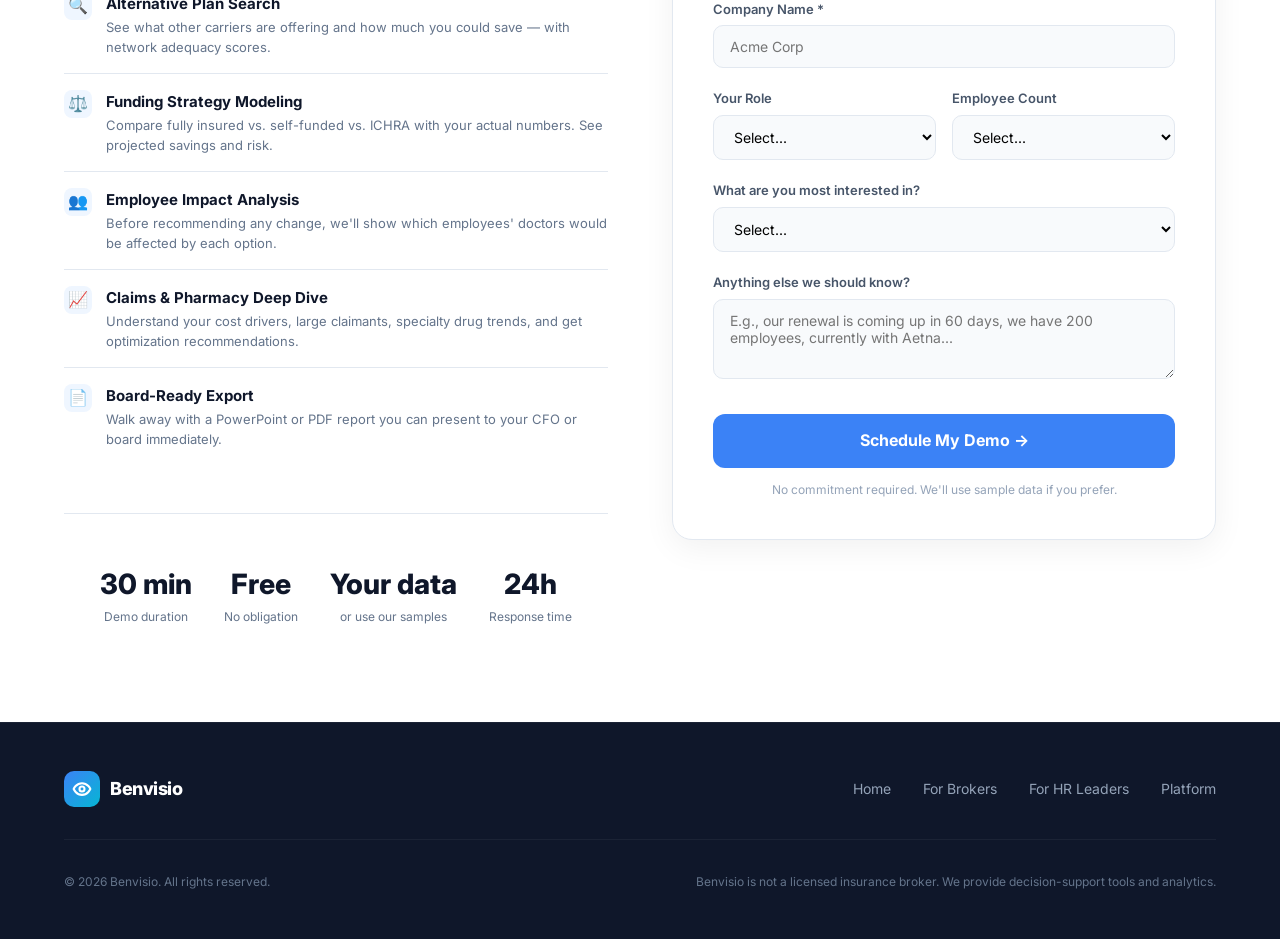
==== commit 3486e9b8: "Add YouTube demo video and reorder interest dropdown" ====
--- a/demo.html
+++ b/demo.html
@@ -318,12 +318,7 @@
       </div>
       <div class="video-body" id="video-body">
         <!-- Replace YOUTUBE_VIDEO_ID with your actual video ID when ready -->
-        <div class="video-placeholder" onclick="loadVideo()">
-          <div class="play-btn">
-            <svg xmlns="http://www.w3.org/2000/svg" viewBox="0 0 24 24" fill="currentColor"><path d="M8 5.14v14l11-7-11-7z"/></svg>
-          </div>
-          <p>Watch the 3-minute demo</p>
-        </div>
+        <iframe src="https://www.youtube.com/embed/PdXvCgpmZkE?rel=0" allow="autoplay; encrypted-media" allowfullscreen style="width:100%;height:100%;border:none;"></iframe>
       </div>
     </div>
   </div>
@@ -417,7 +412,9 @@
             <h3>Schedule Your Demo</h3>
             <p class="form-subtitle">Fill out the form and we'll reach out within one business day.</p>
 
-            <form id="demo-form" onsubmit="submitForm(event)">
+            <form id="demo-form" action="https://formspree.io/f/xyklkogy" method="POST">
+              <input type="hidden" name="_subject" value="New Benvisio Demo Request">
+              <input type="text" name="_gotcha" style="display:none">
               <div class="form-row">
                 <div class="form-group">
                   <label for="firstName">First Name *</label>
@@ -469,12 +466,12 @@
                 <label for="interest">What are you most interested in?</label>
                 <select id="interest" name="interest">
                   <option value="">Select...</option>
+                  <option value="full-ai-agent">Full AI Agent (complete platform)</option>
                   <option value="renewal-analysis">Renewal analysis & benchmarking</option>
                   <option value="plan-comparison">Plan comparison & alternatives</option>
                   <option value="funding-strategy">Funding strategy (self-funded, ICHRA)</option>
                   <option value="claims-analytics">Claims & pharmacy analytics</option>
                   <option value="employee-impact">Employee impact analysis</option>
-                  <option value="full-platform">Full platform overview</option>
                   <option value="broker-practice">Growing my broker practice</option>
                 </select>
               </div>
@@ -528,38 +525,33 @@
 </footer>
 
 <script>
-// Video loader — replace VIDEO_ID with your YouTube/Loom video ID
-function loadVideo() {
-  const container = document.getElementById('video-body');
-  // Option 1: YouTube
-  // container.innerHTML = '<iframe src="https://www.youtube.com/embed/VIDEO_ID?autoplay=1&rel=0" allow="autoplay; encrypted-media" allowfullscreen></iframe>';
-
-  // Option 2: Loom
-  // container.innerHTML = '<iframe src="https://www.loom.com/embed/VIDEO_ID?autoplay=1" allowfullscreen></iframe>';
-
-  // Placeholder until video is ready
-  alert('Demo video coming soon! Schedule a live demo below to see Benvisio in action with your own data.');
-}
-
-// Form submission
-function submitForm(e) {
+// Form submission via AJAX to Formspree
+document.getElementById('demo-form').addEventListener('submit', function(e) {
   e.preventDefault();
-
-  // Collect form data
-  const form = document.getElementById('demo-form');
-  const data = new FormData(form);
-  const entries = Object.fromEntries(data.entries());
-
-  // Log to console (replace with actual endpoint later)
-  console.log('Demo request:', entries);
-
-  // TODO: Send to your backend / email service
-  // fetch('/api/demo-request', { method: 'POST', body: JSON.stringify(entries), headers: {'Content-Type': 'application/json'} });
-
-  // Show success
-  document.getElementById('form-content').style.display = 'none';
-  document.getElementById('form-success').classList.add('show');
-}
+  var form = this;
+  var btn = form.querySelector('.form-submit');
+  btn.disabled = true;
+  btn.textContent = 'Sending...';
+
+  fetch(form.action, {
+    method: 'POST',
+    body: new FormData(form),
+    headers: { 'Accept': 'application/json' }
+  }).then(function(res) {
+    if (res.ok) {
+      document.getElementById('form-content').style.display = 'none';
+      document.getElementById('form-success').classList.add('show');
+    } else {
+      btn.disabled = false;
+      btn.textContent = 'Schedule My Demo →';
+      alert('Something went wrong. Please try again or email us directly.');
+    }
+  }).catch(function() {
+    btn.disabled = false;
+    btn.textContent = 'Schedule My Demo →';
+    alert('Network error. Please check your connection and try again.');
+  });
+});
 
 // Fade-in animations
 const observer = new IntersectionObserver((entries) => {
